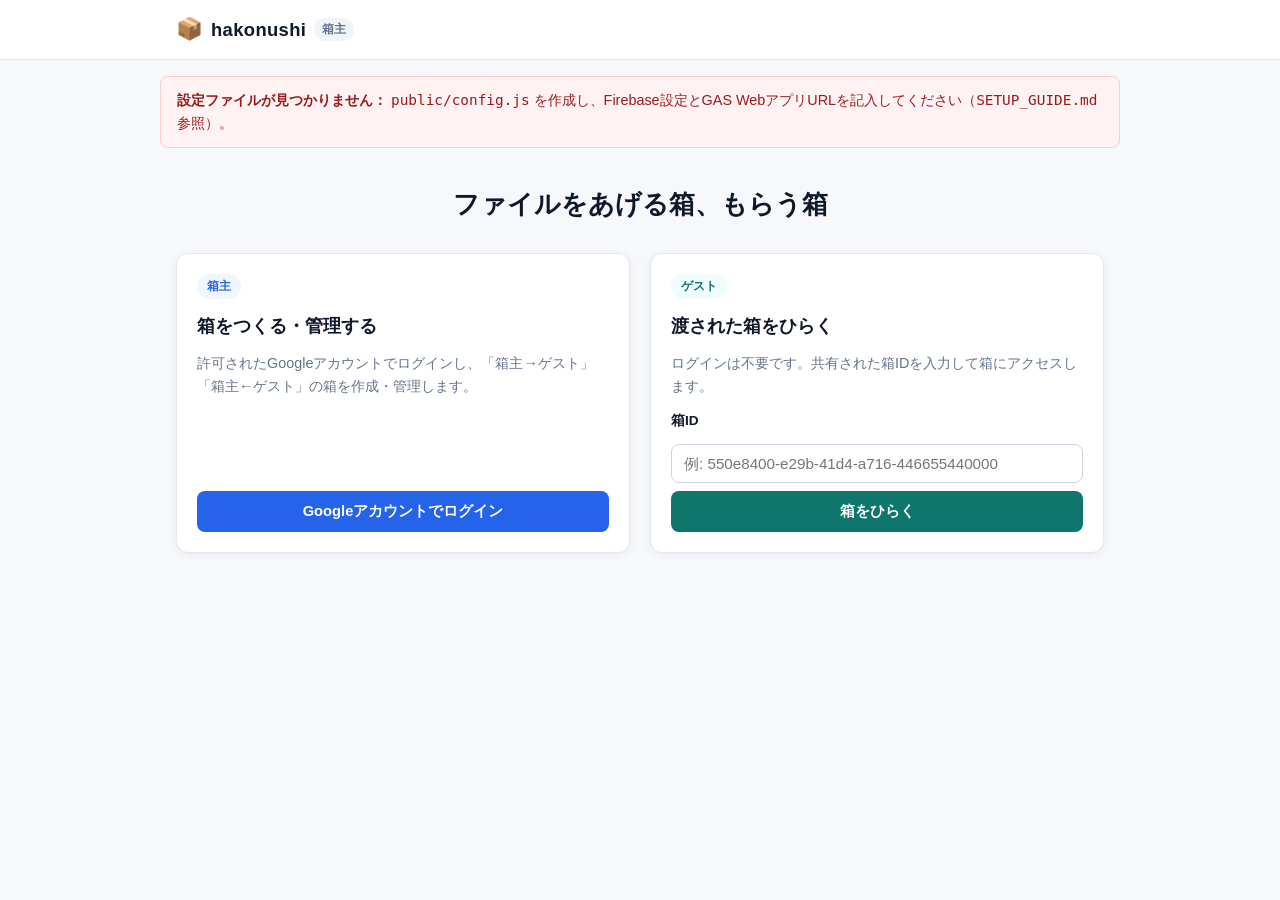
==== public/index.html @ e89d4057 "create" ====
<!DOCTYPE html>
<html lang="ja">
<head>
  <meta charset="UTF-8">
  <meta name="viewport" content="width=device-width, initial-scale=1.0">
  <meta name="referrer" content="no-referrer">
  <title>hakonushi（箱主）— 軽量ファイル受け渡し</title>
  <link rel="stylesheet" href="./styles.css">
</head>
<body>
  <div id="app" class="app-shell">
    <!-- 共通ヘッダー -->
    <header class="app-header">
      <div class="header-inner">
        <a href="#" id="brand-link" class="brand" aria-label="hakonushi トップへ">
          <span class="brand-icon" aria-hidden="true">📦</span>
          <span class="brand-title">hakonushi</span>
          <span class="brand-sub">箱主</span>
        </a>
        <div id="header-user" class="header-user hidden">
          <span id="header-user-email" class="user-email"></span>
          <button type="button" id="btn-logout" class="btn btn-ghost btn-sm">ログアウト</button>
        </div>
      </div>
    </header>

    <!-- 設定未完了時の警告バナー -->
    <div id="config-warning" class="banner banner-error hidden" role="alert">
      <strong>設定ファイルが見つかりません：</strong>
      <code>public/config.js</code> を作成し、Firebase設定とGAS WebアプリURLを記入してください（<code>SETUP_GUIDE.md</code> 参照）。
    </div>

    <!-- メインコンテンツ -->
    <main class="main-container">
      <!-- 1. エントリ画面（箱主 / ゲスト選択） -->
      <section id="view-entry" class="view hidden" aria-label="入口選択">
        <div class="hero">
          <h1>ファイルをあげる箱、もらう箱</h1>
        </div>

        <div class="entry-grid">
          <div class="card entry-card">
            <div class="entry-badge badge-owner">箱主</div>
            <h2>箱をつくる・管理する</h2>
            <p class="muted">
              許可されたGoogleアカウントでログインし、「箱主→ゲスト」「箱主←ゲスト」の箱を作成・管理します。
            </p>
            <button type="button" id="btn-google-login" class="btn btn-primary btn-block">
              Googleアカウントでログイン
            </button>
          </div>

          <div class="card entry-card">
            <div class="entry-badge badge-guest">ゲスト</div>
            <h2>渡された箱をひらく</h2>
            <p class="muted">
              ログインは不要です。共有された箱IDを入力して箱にアクセスします。
            </p>
            <form id="form-entry-guest" class="stack-sm">
              <label class="field-label" for="input-entry-box-id">箱ID</label>
              <input
                type="text"
                id="input-entry-box-id"
                class="input"
                placeholder="例: 550e8400-e29b-41d4-a716-446655440000"
                autocomplete="off"
                required
              >
              <button type="submit" class="btn btn-secondary btn-block">箱をひらく</button>
            </form>
          </div>
        </div>
      </section>

      <!-- 2. 箱主ダッシュボード画面 -->
      <section id="view-owner" class="view hidden" aria-label="箱主ダッシュボード">
        <div class="toolbar">
          <h1 class="page-title">あなたの箱一覧</h1>
          <div class="toolbar-actions">
            <button type="button" id="btn-create-send" class="btn btn-primary">＋ 箱主→ゲスト</button>
            <button type="button" id="btn-create-receive" class="btn btn-secondary">＋ 箱主←ゲスト</button>
            <button type="button" id="btn-refresh-boxes" class="btn btn-ghost" title="一覧を更新">↻ 更新</button>
          </div>
        </div>

        <div id="owner-boxes-empty" class="card empty-state hidden">
          <p class="empty-icon">📦</p>
          <p class="empty-title">まだ箱がありません</p>
          <p class="muted text-sm">「＋ 箱主→ゲスト」または「＋ 箱主←ゲスト」から最初の箱を作成しましょう。</p>
        </div>

        <div id="owner-boxes-list" class="box-list"></div>
      </section>

      <!-- 3. ゲスト画面 -->
      <section id="view-guest" class="view hidden" aria-label="ゲスト画面">
        <!-- パスコード入力 -->
        <div id="guest-passcode-panel" class="card narrow-card hidden">
          <div class="panel-header">
            <span class="entry-badge badge-guest">鍵の確認</span>
            <h2>パスコードを入力してください</h2>
            <p class="muted text-sm">
              この箱は6桁のパスコードで保護されています。（5回連続で間違えるとロックされます）
            </p>
          </div>
          <form id="form-guest-passcode" class="stack-md">
            <div>
              <label class="field-label" for="input-guest-passcode">6桁パスコード</label>
              <input
                type="password"
                id="input-guest-passcode"
                class="input input-code"
                inputmode="numeric"
                pattern="[0-9]{6}"
                maxlength="6"
                placeholder="000000"
                autocomplete="one-time-code"
                required
              >
            </div>
            <p id="guest-passcode-error" class="error-text hidden" role="alert"></p>
            <button type="submit" class="btn btn-primary btn-block">箱をひらく</button>
          </form>
        </div>

        <!-- エラー・利用不可パネル -->
        <div id="guest-error-panel" class="card narrow-card hidden">
          <div class="empty-state compact">
            <p class="empty-icon">🔒</p>
            <h2 id="guest-error-title">この箱は開けません</h2>
            <p id="guest-error-message" class="muted"></p>
            <button type="button" id="btn-guest-back-entry" class="btn btn-ghost">トップへ戻る</button>
          </div>
        </div>

        <!-- 箱の中身パネル -->
        <div id="guest-box-panel" class="hidden">
          <div class="card box-hero-card">
            <div class="box-hero-meta">
              <span id="guest-box-direction-badge" class="pill"></span>
              <span id="guest-box-expires" class="muted text-sm"></span>
            </div>
            <h1 id="guest-box-name" class="page-title"></h1>
            <p id="guest-box-subtitle" class="muted text-sm"></p>
          </div>

          <!-- SEND箱（ダウンロード） -->
          <div id="guest-send-section" class="card hidden">
            <h2 class="section-title">ファイル一覧</h2>
            <p class="muted text-sm">ダウンロードしたいファイルのボタンを押してください。</p>
            <div id="guest-send-files" class="file-list"></div>
          </div>

          <!-- RECEIVE箱（アップロード＋投稿済み一覧・取消） -->
          <div id="guest-receive-section" class="stack-lg hidden">
            <div class="card">
              <h2 class="section-title">ファイルを箱に入れる</h2>
              <form id="form-guest-upload" class="stack-md">
                <div>
                  <label class="field-label" for="input-guest-uploader">お名前・メモ（任意）</label>
                  <input
                    type="text"
                    id="input-guest-uploader"
                    class="input"
                    maxlength="60"
                    placeholder="例: 山田（写真3枚です）"
                  >
                </div>

                <div>
                  <label class="field-label" for="input-guest-files">ファイル選択（複数可）</label>
                  <div id="guest-dropzone" class="dropzone" tabindex="0">
                    <input type="file" id="input-guest-files" class="file-input-hidden" multiple>
                    <p class="dropzone-title">クリックしてファイルを選択、またはここにドロップ</p>
                    <p class="muted text-xs">大容量ファイル（50MB超）もそのままアップロードできます</p>
                  </div>
                  <ul id="guest-selected-files" class="selected-file-list"></ul>
                </div>

                <!-- 転送中の画面ロック防止スイッチ -->
                <div class="toggle-row">
                  <div class="toggle-copy">
                    <span class="toggle-title">転送中は画面をロックしない</span>
                    <span class="toggle-desc muted text-xs" data-wakelock-hint>大容量ファイルの送信中にスリープで中断されるのを防ぎます</span>
                  </div>
                  <label class="toggle-switch" aria-label="転送中は画面をロックしない">
                    <input type="checkbox" class="toggle-input" data-wakelock-toggle checked>
                    <span class="toggle-slider"></span>
                  </label>
                </div>

                <!-- ゲストアップロード進捗バー -->
                <div id="guest-upload-progress" class="progress-panel hidden">
                  <div class="progress-header">
                    <span id="guest-upload-status-text">アップロード中...</span>
                    <span id="guest-upload-count-text" class="progress-count">0 / 0</span>
                  </div>
                  <div class="progress-track">
                    <div id="guest-upload-bar" class="progress-fill" style="width: 0%"></div>
                  </div>
                  <p id="guest-upload-file-text" class="muted text-xs"></p>
                </div>

                <button type="submit" id="btn-guest-upload-submit" class="btn btn-primary btn-block" disabled>
                  選択したファイルを送信する
                </button>
              </form>
            </div>

            <div class="card">
              <div class="section-header-row">
                <h2 class="section-title">この箱に届いているファイル</h2>
                <button type="button" id="btn-guest-refresh" class="btn btn-ghost btn-sm">↻ 更新</button>
              </div>
              <p class="muted text-xs">
                ※ 受け取り専用の箱のため、投稿済みファイルのダウンロードはできません。誤送信した場合は「取り消す」から削除できます。
              </p>
              <div id="guest-receive-files" class="file-list"></div>
            </div>
          </div>
        </div>
      </section>
    </main>
  </div>

  <!-- モーダル: 箱の作成（SEND / RECEIVE） -->
  <div id="modal-create-box" class="modal-backdrop hidden" role="dialog" aria-modal="true" aria-labelledby="modal-create-title">
    <div class="modal">
      <div class="modal-header">
        <h2 id="modal-create-title">箱をつくる</h2>
        <button type="button" class="btn-icon" data-close-modal="modal-create-box" aria-label="閉じる">✕</button>
      </div>
      <form id="form-create-box" class="modal-body stack-md">
        <input type="hidden" id="input-create-direction" value="SEND">

        <div>
          <label class="field-label" for="input-create-box-name">箱名</label>
          <input
            type="text"
            id="input-create-box-name"
            class="input"
            maxlength="100"
            placeholder="はこのなまえ"
          >
          <p class="field-hint">未入力の場合は作成日時（例: 2026/11/22 11:00）が自動で設定されます。</p>
        </div>

        <div class="form-row">
          <div>
            <label class="field-label" for="input-create-expires">有効期限</label>
            <select id="input-create-expires" class="input">
              <option value="0.5">30分</option>
              <option value="1">1時間</option>
              <option value="3">3時間</option>
              <option value="6">6時間</option>
              <option value="24">24時間</option>
              <option value="72" selected>3日間（72時間）</option>
              <option value="168">7日間</option>
              <option value="336">14日間</option>
              <option value="720">30日間</option>
            </select>
          </div>
          <div>
            <label class="field-label" for="input-create-passcode">6桁パスコード（任意）</label>
            <div class="input-group">
              <input
                type="text"
                id="input-create-passcode"
                class="input input-code"
                inputmode="numeric"
                pattern="[0-9]{6}"
                maxlength="6"
                placeholder="未設定（空欄可）"
                autocomplete="off"
              >
              <button type="button" id="btn-gen-passcode" class="btn btn-ghost btn-sm" title="ランダム生成">生成</button>
            </div>
          </div>
        </div>

        <!-- SEND箱のみ表示するファイル選択 -->
        <div id="create-send-files-area" class="stack-sm">
          <div>
            <label class="field-label" for="input-owner-files">渡すファイル（複数選択可）</label>
            <div id="owner-dropzone" class="dropzone" tabindex="0">
              <input type="file" id="input-owner-files" class="file-input-hidden" multiple>
              <p class="dropzone-title">クリックしてファイルを選択、またはここにドロップ</p>
              <p class="muted text-xs">選択したファイルは Google Drive へ直接アップロードされます</p>
            </div>
            <ul id="owner-selected-files" class="selected-file-list"></ul>
          </div>

          <!-- 転送中の画面ロック防止スイッチ -->
          <div class="toggle-row">
            <div class="toggle-copy">
              <span class="toggle-title">転送中は画面をロックしない</span>
              <span class="toggle-desc muted text-xs" data-wakelock-hint>大容量ファイルの送信中にスリープで中断されるのを防ぎます</span>
            </div>
            <label class="toggle-switch" aria-label="転送中は画面をロックしない">
              <input type="checkbox" class="toggle-input" data-wakelock-toggle checked>
              <span class="toggle-slider"></span>
            </label>
          </div>
        </div>

        <!-- 箱主アップロード進捗バー -->
        <div id="owner-upload-progress" class="progress-panel hidden">
          <div class="progress-header">
            <span id="owner-upload-status-text">アップロード中...</span>
            <span id="owner-upload-count-text" class="progress-count">0 / 0</span>
          </div>
          <div class="progress-track">
            <div id="owner-upload-bar" class="progress-fill" style="width: 0%"></div>
          </div>
          <p id="owner-upload-file-text" class="muted text-xs"></p>
        </div>

        <div class="modal-footer">
          <button type="button" class="btn btn-ghost" data-close-modal="modal-create-box">キャンセル</button>
          <button type="submit" id="btn-create-box-submit" class="btn btn-primary">箱を作成する</button>
        </div>
      </form>
    </div>
  </div>

  <!-- モーダル: 共有URL・QRコード表示 -->
  <div id="modal-share-box" class="modal-backdrop hidden" role="dialog" aria-modal="true" aria-labelledby="modal-share-title">
    <div class="modal">
      <div class="modal-header">
        <h2 id="modal-share-title">箱の鍵を共有する</h2>
        <button type="button" class="btn-icon" data-close-modal="modal-share-box" aria-label="閉じる">✕</button>
      </div>
      <div class="modal-body stack-md">
        <p id="share-box-name" class="share-box-title"></p>
        <div id="share-qr-container" class="qr-container" aria-label="共有URLのQRコード"></div>

        <div>
          <label class="field-label" for="input-share-url">共有URL</label>
          <div class="input-group">
            <input type="text" id="input-share-url" class="input" readonly>
            <button type="button" id="btn-copy-share-url" class="btn btn-primary btn-sm">コピー</button>
          </div>
        </div>

        <div id="share-passcode-notice" class="notice-box hidden">
          <strong>パスコードが設定されています：</strong>
          <span id="share-passcode-value" class="code-badge hidden"></span>
          <p class="text-xs muted">
            ※ セキュリティのため、パスコードはURL・QRコードには含まれません。口頭や別メッセージでお伝えください。
          </p>
        </div>

        <div class="modal-footer">
          <button type="button" class="btn btn-primary" data-close-modal="modal-share-box">閉じる</button>
        </div>
      </div>
    </div>
  </div>

  <!-- モーダル: 箱の完全削除（念押し確認） -->
  <div id="modal-delete-box" class="modal-backdrop hidden" role="dialog" aria-modal="true" aria-labelledby="modal-delete-title">
    <div class="modal">
      <div class="modal-header">
        <h2 id="modal-delete-title">箱を完全に削除する</h2>
        <button type="button" class="btn-icon" data-close-modal="modal-delete-box" aria-label="閉じる">✕</button>
      </div>
      <div class="modal-body stack-md">
        <div class="danger-box">
          <strong>この操作は取り消せません。</strong>
          <p class="text-sm">
            Google Drive 上の箱フォルダと中身のファイル、および管理シートの記録が<strong>完全に削除</strong>されます（ゴミ箱にも残りません）。
          </p>
        </div>

        <div class="delete-target-info">
          <div class="text-xs muted">削除対象の箱</div>
          <div id="delete-box-name" class="delete-target-name"></div>
          <div id="delete-box-meta" class="text-xs muted"></div>
        </div>

        <label class="confirm-check">
          <input type="checkbox" id="checkbox-confirm-delete">
          <span>中のファイルを含めて復元できないことを理解し、完全に削除します</span>
        </label>

        <div class="modal-footer">
          <button type="button" class="btn btn-ghost" data-close-modal="modal-delete-box">キャンセル</button>
          <button type="button" id="btn-confirm-delete-box" class="btn btn-danger" disabled>完全に削除する</button>
        </div>
      </div>
    </div>
  </div>

  <!-- 共通ローディングオーバーレイ（GAS通信時） -->
  <div id="loading-overlay" class="loading-overlay hidden" role="status" aria-live="polite">
    <div class="loading-box">
      <div class="spinner" aria-hidden="true"></div>
      <p id="loading-text" class="loading-text">処理中です...</p>
    </div>
  </div>

  <!-- トースト通知 -->
  <div id="toast-container" class="toast-container" aria-live="polite"></div>

  <!-- 同梱ライブラリ（Firebase Auth / QR生成） -->
  <script src="./js/vendor/firebase-app-compat.js"></script>
  <script src="./js/vendor/firebase-auth-compat.js"></script>
  <script src="./js/vendor/qrcode.min.js"></script>

  <!-- 環境設定（.gitignore対象。未作成でも auth.js 側で安全に警告表示する） -->
  <script src="./config.js"></script>

  <!-- アプリケーションスクリプト -->
  <script src="./js/api.js"></script>
  <script src="./js/auth.js"></script>
  <script src="./js/owner.js"></script>
  <script src="./js/guest.js"></script>
  <script src="./js/router.js"></script>
</body>
</html>
---- public/styles.css ----
/* hakonushi - Stylesheet (public/styles.css) */

:root {
  --bg: #f6f8fb;
  --surface: #ffffff;
  --surface-subtle: #f1f5f9;
  --border: #e2e8f0;
  --border-strong: #cbd5e1;
  --text: #0f172a;
  --text-muted: #64748b;
  --primary: #2563eb;
  --primary-hover: #1d4ed8;
  --primary-soft: #eff6ff;
  --secondary: #0f766e;
  --secondary-hover: #115e59;
  --secondary-soft: #f0fdfa;
  --danger: #dc2626;
  --danger-hover: #b91c1c;
  --danger-soft: #fef2f2;
  --warning-bg: #fffbeb;
  --warning-border: #fde68a;
  --warning-text: #92400e;
  --radius: 12px;
  --radius-sm: 8px;
  --shadow: 0 2px 10px rgba(15, 23, 42, 0.06);
  --shadow-lg: 0 12px 32px rgba(15, 23, 42, 0.16);
}

*,
*::before,
*::after {
  box-sizing: border-box;
}

html,
body {
  margin: 0;
  padding: 0;
  background: var(--bg);
  color: var(--text);
  font-family: -apple-system, BlinkMacSystemFont, "Segoe UI", "Hiragino Kaku Gothic ProN", "Yu Gothic UI", sans-serif;
  line-height: 1.6;
  -webkit-font-smoothing: antialiased;
}

.hidden {
  display: none !important;
}

.app-shell {
  min-height: 100vh;
  display: flex;
  flex-direction: column;
}

/* Header */
.app-header {
  background: var(--surface);
  border-bottom: 1px solid var(--border);
  position: sticky;
  top: 0;
  z-index: 20;
}

.header-inner {
  max-width: 960px;
  margin: 0 auto;
  padding: 12px 16px;
  display: flex;
  align-items: center;
  justify-content: space-between;
  gap: 12px;
}

.brand {
  display: inline-flex;
  align-items: center;
  gap: 8px;
  text-decoration: none;
  color: var(--text);
  font-weight: 700;
}

.brand-icon {
  font-size: 1.35rem;
}

.brand-title {
  font-size: 1.15rem;
  letter-spacing: 0.02em;
}

.brand-sub {
  font-size: 0.75rem;
  color: var(--text-muted);
  background: var(--surface-subtle);
  padding: 2px 8px;
  border-radius: 999px;
  font-weight: 600;
}

.header-user {
  display: flex;
  align-items: center;
  gap: 10px;
}

.user-email {
  font-size: 0.85rem;
  color: var(--text-muted);
  max-width: 220px;
  overflow: hidden;
  text-overflow: ellipsis;
  white-space: nowrap;
}

/* Main */
.main-container {
  width: 100%;
  max-width: 960px;
  margin: 0 auto;
  padding: 24px 16px 64px;
  flex: 1;
}

/* Banners */
.banner {
  max-width: 960px;
  margin: 16px auto 0;
  padding: 12px 16px;
  border-radius: var(--radius-sm);
  font-size: 0.9rem;
}

.banner-error {
  background: var(--danger-soft);
  border: 1px solid #fecaca;
  color: #991b1b;
}

/* Typography & Utilities */
.muted {
  color: var(--text-muted);
}

.text-sm {
  font-size: 0.875rem;
}

.text-xs {
  font-size: 0.78rem;
}

.error-text {
  color: var(--danger);
  font-size: 0.875rem;
  margin: 0;
}

.page-title {
  margin: 0;
  font-size: 1.45rem;
  line-height: 1.3;
}

.section-title {
  margin: 0 0 6px;
  font-size: 1.05rem;
}

.stack-sm {
  display: flex;
  flex-direction: column;
  gap: 8px;
}

.stack-md {
  display: flex;
  flex-direction: column;
  gap: 14px;
}

.stack-lg {
  display: flex;
  flex-direction: column;
  gap: 20px;
}

/* Cards */
.card {
  background: var(--surface);
  border: 1px solid var(--border);
  border-radius: var(--radius);
  padding: 20px;
  box-shadow: var(--shadow);
}

.narrow-card {
  max-width: 460px;
  margin: 24px auto;
}

/* Hero & Entry */
.hero {
  text-align: center;
  margin: 12px 0 28px;
}

.hero h1 {
  margin: 0 0 8px;
  font-size: 1.6rem;
}

.hero-desc {
  margin: 0 auto;
  max-width: 560px;
  color: var(--text-muted);
  font-size: 0.95rem;
}

.entry-grid {
  display: grid;
  grid-template-columns: repeat(2, minmax(0, 1fr));
  gap: 20px;
}

.entry-card {
  display: flex;
  flex-direction: column;
  gap: 12px;
}

.entry-card h2 {
  margin: 0;
  font-size: 1.15rem;
}

.entry-card p {
  margin: 0;
  font-size: 0.9rem;
  flex: 1;
}

.entry-badge {
  display: inline-block;
  align-self: flex-start;
  font-size: 0.75rem;
  font-weight: 700;
  padding: 3px 10px;
  border-radius: 999px;
}

.badge-owner {
  background: var(--primary-soft);
  color: var(--primary);
}

.badge-guest {
  background: var(--secondary-soft);
  color: var(--secondary);
}

/* Buttons */
.btn {
  display: inline-flex;
  align-items: center;
  justify-content: center;
  gap: 6px;
  border: 1px solid transparent;
  border-radius: var(--radius-sm);
  padding: 10px 16px;
  font-size: 0.92rem;
  font-weight: 600;
  cursor: pointer;
  transition: background 0.15s ease, border-color 0.15s ease, opacity 0.15s ease;
  text-decoration: none;
  font-family: inherit;
}

.btn:disabled {
  opacity: 0.55;
  cursor: not-allowed;
}

.btn-block {
  width: 100%;
}

.btn-sm {
  padding: 6px 11px;
  font-size: 0.82rem;
}

.btn-primary {
  background: var(--primary);
  color: #ffffff;
}

.btn-primary:hover:not(:disabled) {
  background: var(--primary-hover);
}

.btn-secondary {
  background: var(--secondary);
  color: #ffffff;
}

.btn-secondary:hover:not(:disabled) {
  background: var(--secondary-hover);
}

.btn-danger {
  background: var(--danger);
  color: #ffffff;
}

.btn-danger:hover:not(:disabled) {
  background: var(--danger-hover);
}

.btn-ghost {
  background: transparent;
  border-color: var(--border-strong);
  color: var(--text);
}

.btn-ghost:hover:not(:disabled) {
  background: var(--surface-subtle);
}

.btn-danger-ghost {
  background: transparent;
  border-color: #fecaca;
  color: var(--danger);
}

.btn-danger-ghost:hover:not(:disabled) {
  background: var(--danger-soft);
}

.btn-icon {
  background: transparent;
  border: none;
  font-size: 1.15rem;
  color: var(--text-muted);
  cursor: pointer;
  padding: 4px 8px;
  border-radius: 6px;
}

.btn-icon:hover {
  background: var(--surface-subtle);
  color: var(--text);
}

/* Forms */
.field-label {
  display: block;
  font-size: 0.85rem;
  font-weight: 600;
  margin-bottom: 4px;
}

.field-hint {
  margin: 4px 0 0;
  font-size: 0.78rem;
  color: var(--text-muted);
}

.input {
  width: 100%;
  padding: 10px 12px;
  border: 1px solid var(--border-strong);
  border-radius: var(--radius-sm);
  font-size: 0.95rem;
  font-family: inherit;
  background: #ffffff;
  color: var(--text);
}

.input:focus {
  outline: 2px solid rgba(37, 99, 235, 0.22);
  border-color: var(--primary);
}

.input-code {
  letter-spacing: 0.18em;
  font-family: ui-monospace, SFMono-Regular, Menlo, Consolas, monospace;
}

.input-group {
  display: flex;
  gap: 8px;
}

.form-row {
  display: grid;
  grid-template-columns: repeat(2, minmax(0, 1fr));
  gap: 12px;
}

/* Toolbar & Owner Boxes */
.toolbar {
  display: flex;
  flex-wrap: wrap;
  align-items: center;
  justify-content: space-between;
  gap: 12px;
  margin-bottom: 20px;
}

.toolbar-actions {
  display: flex;
  flex-wrap: wrap;
  gap: 8px;
}

.box-list {
  display: flex;
  flex-direction: column;
  gap: 14px;
}

.box-card {
  display: flex;
  flex-direction: column;
  gap: 12px;
}

.box-card.box-inactive {
  opacity: 0.78;
  background: #fafbfc;
}

.box-card-top {
  display: flex;
  flex-wrap: wrap;
  justify-content: space-between;
  align-items: flex-start;
  gap: 10px;
}

.box-title-group {
  display: flex;
  flex-direction: column;
  gap: 4px;
}

.box-name {
  margin: 0;
  font-size: 1.1rem;
  word-break: break-word;
}

.box-badges {
  display: flex;
  flex-wrap: wrap;
  gap: 6px;
  align-items: center;
}

.pill {
  display: inline-flex;
  align-items: center;
  padding: 2px 9px;
  border-radius: 999px;
  font-size: 0.75rem;
  font-weight: 700;
}

.pill-send {
  background: var(--primary-soft);
  color: var(--primary);
}

.pill-receive {
  background: var(--secondary-soft);
  color: var(--secondary);
}

.pill-active {
  background: #dcfce7;
  color: #166534;
}

.pill-disabled,
.pill-expired {
  background: #e2e8f0;
  color: #475569;
}

.pill-locked {
  background: var(--danger-soft);
  color: var(--danger);
}

.pill-passcode {
  background: var(--warning-bg);
  color: var(--warning-text);
  border: 1px solid var(--warning-border);
}

.box-meta {
  display: flex;
  flex-wrap: wrap;
  gap: 14px;
  font-size: 0.82rem;
  color: var(--text-muted);
}

.box-actions {
  display: flex;
  flex-wrap: wrap;
  gap: 8px;
}

.box-files-drawer {
  border-top: 1px solid var(--border);
  padding-top: 12px;
}

/* File List */
.file-list {
  display: flex;
  flex-direction: column;
  gap: 8px;
  margin-top: 10px;
}

.file-row {
  display: flex;
  flex-wrap: wrap;
  align-items: center;
  justify-content: space-between;
  gap: 10px;
  padding: 10px 12px;
  border: 1px solid var(--border);
  border-radius: var(--radius-sm);
  background: #fcfdff;
}

.file-info {
  min-width: 0;
  flex: 1;
}

.file-name {
  font-weight: 600;
  font-size: 0.92rem;
  word-break: break-all;
}

.file-meta {
  font-size: 0.78rem;
  color: var(--text-muted);
}

/* Dropzone & Selected Files */
.dropzone {
  border: 2px dashed var(--border-strong);
  border-radius: var(--radius-sm);
  padding: 22px 16px;
  text-align: center;
  cursor: pointer;
  background: #fafcff;
  transition: border-color 0.15s ease, background 0.15s ease;
}

.dropzone:hover,
.dropzone.drag-over {
  border-color: var(--primary);
  background: var(--primary-soft);
}

.dropzone-title {
  margin: 0 0 4px;
  font-weight: 600;
  font-size: 0.92rem;
}

.file-input-hidden {
  display: none;
}

.selected-file-list {
  list-style: none;
  margin: 10px 0 0;
  padding: 0;
  display: flex;
  flex-direction: column;
  gap: 6px;
}

.selected-file-item {
  display: flex;
  align-items: center;
  justify-content: space-between;
  gap: 8px;
  padding: 6px 10px;
  background: var(--surface-subtle);
  border-radius: 6px;
  font-size: 0.85rem;
}

.selected-file-name {
  overflow: hidden;
  text-overflow: ellipsis;
  white-space: nowrap;
}

/* Progress Bar */
.progress-panel {
  padding: 12px;
  border: 1px solid var(--border);
  border-radius: var(--radius-sm);
  background: #f8fafc;
}

.progress-header {
  display: flex;
  justify-content: space-between;
  align-items: center;
  font-size: 0.85rem;
  font-weight: 600;
  margin-bottom: 6px;
}

.progress-count {
  font-family: ui-monospace, SFMono-Regular, Menlo, Consolas, monospace;
  color: var(--primary);
}

.progress-track {
  width: 100%;
  height: 10px;
  background: #e2e8f0;
  border-radius: 999px;
  overflow: hidden;
  margin-bottom: 6px;
}

.progress-fill {
  height: 100%;
  background: linear-gradient(90deg, var(--primary), #38bdf8);
  border-radius: 999px;
  transition: width 0.15s linear;
}

/* Slide Switch Toggle */
.toggle-row {
  display: flex;
  align-items: center;
  justify-content: space-between;
  gap: 12px;
  padding: 10px 12px;
  border: 1px solid var(--border);
  border-radius: var(--radius-sm);
  background: #f8fafc;
}

.toggle-copy {
  display: flex;
  flex-direction: column;
  gap: 2px;
  min-width: 0;
}

.toggle-title {
  font-size: 0.88rem;
  font-weight: 600;
  color: var(--text);
}

.toggle-desc {
  line-height: 1.4;
}

.toggle-switch {
  position: relative;
  display: inline-block;
  width: 46px;
  height: 26px;
  flex-shrink: 0;
  cursor: pointer;
}

.toggle-input {
  position: absolute;
  opacity: 0;
  width: 0;
  height: 0;
}

.toggle-slider {
  position: absolute;
  inset: 0;
  background-color: var(--border-strong);
  border-radius: 999px;
  transition: background-color 0.2s ease;
}

.toggle-slider::before {
  content: "";
  position: absolute;
  width: 20px;
  height: 20px;
  left: 3px;
  top: 3px;
  background-color: #ffffff;
  border-radius: 50%;
  box-shadow: 0 1px 3px rgba(15, 23, 42, 0.25);
  transition: transform 0.2s ease;
}

.toggle-input:checked + .toggle-slider {
  background-color: var(--primary);
}

.toggle-input:checked + .toggle-slider::before {
  transform: translateX(20px);
}

.toggle-input:focus-visible + .toggle-slider {
  outline: 2px solid rgba(37, 99, 235, 0.45);
  outline-offset: 2px;
}

.toggle-input:disabled + .toggle-slider {
  opacity: 0.5;
  cursor: not-allowed;
}

/* Guest Hero */
.box-hero-card {
  margin-bottom: 18px;
}

.box-hero-meta {
  display: flex;
  flex-wrap: wrap;
  align-items: center;
  gap: 10px;
  margin-bottom: 8px;
}

.section-header-row {
  display: flex;
  align-items: center;
  justify-content: space-between;
  gap: 8px;
}

/* Empty State */
.empty-state {
  text-align: center;
  padding: 36px 20px;
}

.empty-state.compact {
  padding: 16px 8px;
}

.empty-icon {
  font-size: 2.2rem;
  margin: 0 0 8px;
}

.empty-title {
  margin: 0 0 4px;
  font-weight: 700;
}

/* Modal */
.modal-backdrop {
  position: fixed;
  inset: 0;
  background: rgba(15, 23, 42, 0.5);
  display: flex;
  align-items: center;
  justify-content: center;
  padding: 16px;
  z-index: 40;
}

.modal {
  background: var(--surface);
  border-radius: var(--radius);
  width: 100%;
  max-width: 540px;
  max-height: 90vh;
  overflow-y: auto;
  box-shadow: var(--shadow-lg);
}

.modal-header {
  display: flex;
  align-items: center;
  justify-content: space-between;
  padding: 16px 20px;
  border-bottom: 1px solid var(--border);
}

.modal-header h2 {
  margin: 0;
  font-size: 1.15rem;
}

.modal-body {
  padding: 20px;
}

.modal-footer {
  display: flex;
  justify-content: flex-end;
  gap: 8px;
  padding-top: 8px;
}

/* Share QR */
.share-box-title {
  margin: 0;
  font-weight: 700;
  font-size: 1.05rem;
  text-align: center;
}

.qr-container {
  display: flex;
  justify-content: center;
  align-items: center;
  padding: 14px;
  background: #ffffff;
  border: 1px solid var(--border);
  border-radius: var(--radius-sm);
}

.qr-container svg {
  width: 200px;
  height: 200px;
  display: block;
}

.notice-box {
  padding: 12px;
  border-radius: var(--radius-sm);
  background: var(--warning-bg);
  border: 1px solid var(--warning-border);
  color: var(--warning-text);
  font-size: 0.85rem;
}

.notice-box p {
  margin: 6px 0 0;
}

.danger-box {
  padding: 12px 14px;
  border-radius: var(--radius-sm);
  background: var(--danger-soft);
  border: 1px solid #fecaca;
  color: #991b1b;
}

.danger-box p {
  margin: 6px 0 0;
}

.delete-target-info {
  padding: 10px 12px;
  border: 1px solid var(--border);
  border-radius: var(--radius-sm);
  background: var(--surface-subtle);
}

.delete-target-name {
  font-weight: 700;
  font-size: 1rem;
  word-break: break-word;
  margin-top: 2px;
}

.confirm-check {
  display: flex;
  align-items: flex-start;
  gap: 10px;
  font-size: 0.88rem;
  font-weight: 600;
  cursor: pointer;
  user-select: none;
}

.confirm-check input[type="checkbox"] {
  width: 18px;
  height: 18px;
  margin-top: 2px;
  flex-shrink: 0;
  accent-color: var(--danger);
}

.code-badge {
  display: inline-block;
  margin-left: 6px;
  padding: 2px 8px;
  background: #ffffff;
  border: 1px solid var(--warning-border);
  border-radius: 6px;
  font-family: ui-monospace, SFMono-Regular, Menlo, Consolas, monospace;
  font-weight: 700;
  letter-spacing: 0.15em;
}

/* Loading Overlay */
.loading-overlay {
  position: fixed;
  inset: 0;
  background: rgba(15, 23, 42, 0.35);
  backdrop-filter: blur(2px);
  display: flex;
  align-items: center;
  justify-content: center;
  z-index: 60;
}

.loading-box {
  background: var(--surface);
  border-radius: var(--radius);
  padding: 22px 28px;
  box-shadow: var(--shadow-lg);
  display: flex;
  flex-direction: column;
  align-items: center;
  gap: 12px;
  min-width: 200px;
}

.spinner {
  width: 34px;
  height: 34px;
  border: 3px solid var(--border);
  border-top-color: var(--primary);
  border-radius: 50%;
  animation: spin 0.75s linear infinite;
}

.loading-text {
  margin: 0;
  font-size: 0.9rem;
  font-weight: 600;
}

@keyframes spin {
  to {
    transform: rotate(360deg);
  }
}

/* Toast */
.toast-container {
  position: fixed;
  right: 16px;
  bottom: 16px;
  display: flex;
  flex-direction: column;
  gap: 8px;
  z-index: 70;
  max-width: calc(100vw - 32px);
}

.toast {
  background: #0f172a;
  color: #ffffff;
  padding: 11px 16px;
  border-radius: var(--radius-sm);
  box-shadow: var(--shadow-lg);
  font-size: 0.88rem;
  max-width: 380px;
}

.toast-success {
  background: #065f46;
}

.toast-error {
  background: #991b1b;
}

/* Responsive */
@media (max-width: 680px) {
  .entry-grid,
  .form-row {
    grid-template-columns: 1fr;
  }

  .user-email {
    max-width: 130px;
  }

  .toolbar-actions {
    width: 100%;
  }

  .toolbar-actions .btn {
    flex: 1;
  }
}
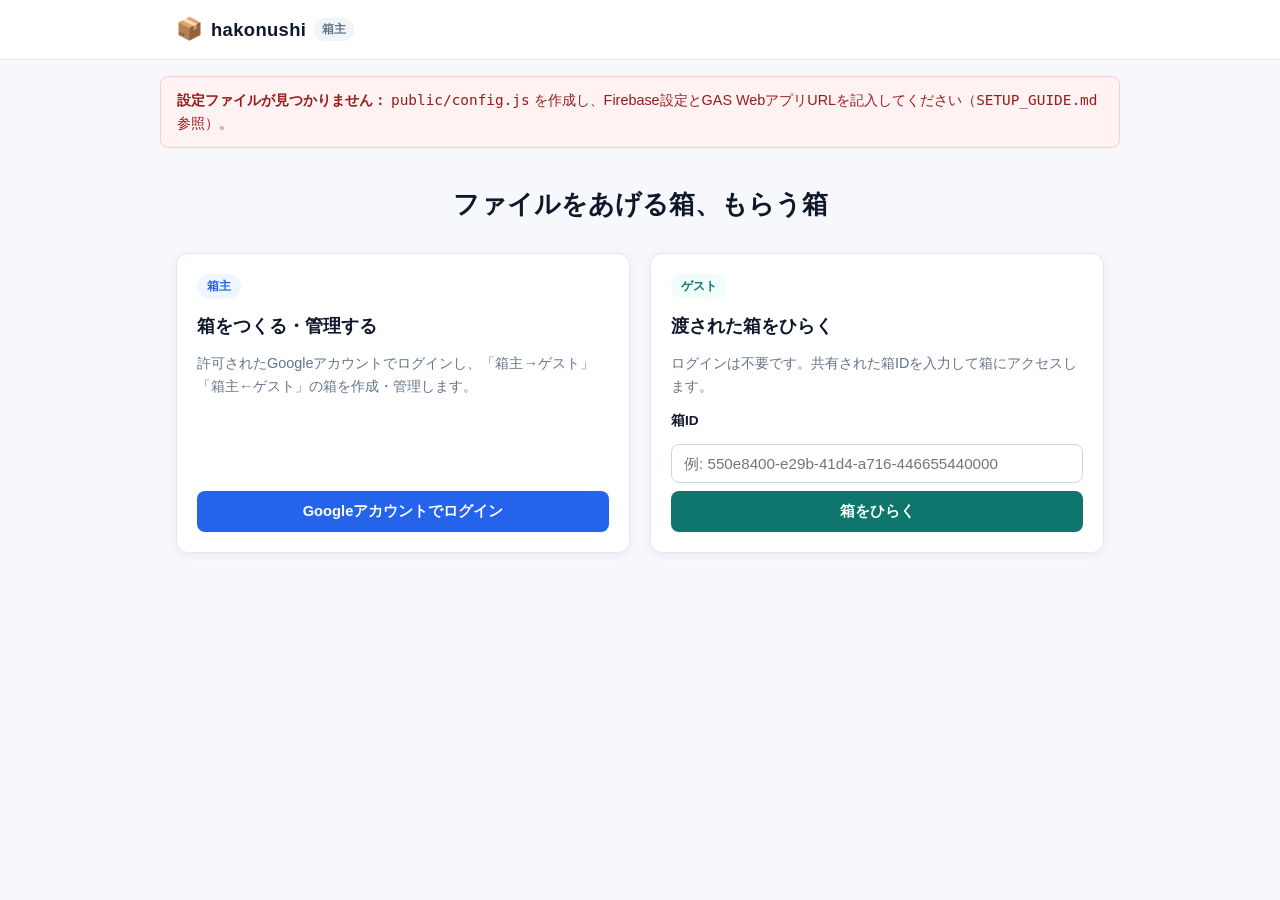
==== commit 8c93644f: "ファイル共有機能の改善とQRコード生成機能を追加" ====
--- a/public/index.html
+++ b/public/index.html
@@ -145,10 +145,23 @@
           </div>
 
           <!-- SEND箱（ダウンロード） -->
-          <div id="guest-send-section" class="card hidden">
-            <h2 class="section-title">ファイル一覧</h2>
-            <p class="muted text-sm">ダウンロードしたいファイルのボタンを押してください。</p>
-            <div id="guest-send-files" class="file-list"></div>
+          <div id="guest-send-section" class="stack-lg hidden">
+            <div class="card">
+              <h2 class="section-title">ファイル一覧</h2>
+              <p class="muted text-sm">ダウンロードしたいファイルのボタンを押してください。</p>
+              <div id="guest-send-files" class="file-list"></div>
+            </div>
+
+            <div class="card guest-qr-card">
+              <h2 class="section-title">他の端末で開く（QRコード）</h2>
+              <p class="muted text-xs">
+                別のスマホやPCでこの箱を開きたいときに読み取ってください（※パスコードはQRコードに含まれません）。
+              </p>
+              <div id="guest-send-qr-container" class="qr-container qr-compact" aria-label="この箱のQRコード"></div>
+              <div class="guest-qr-actions">
+                <button type="button" id="btn-guest-copy-url" class="btn btn-ghost btn-sm">URLをコピー</button>
+              </div>
+            </div>
           </div>
 
           <!-- RECEIVE箱（アップロード＋投稿済み一覧・取消） -->
--- a/public/styles.css
+++ b/public/styles.css
@@ -840,6 +840,32 @@
   display: block;
 }
 
+.guest-qr-card {
+  display: flex;
+  flex-direction: column;
+  align-items: center;
+  text-align: center;
+  gap: 10px;
+}
+
+.guest-qr-card p {
+  margin: 0;
+}
+
+.qr-container.qr-compact {
+  padding: 10px;
+}
+
+.qr-container.qr-compact svg {
+  width: 168px;
+  height: 168px;
+}
+
+.guest-qr-actions {
+  display: flex;
+  justify-content: center;
+}
+
 .notice-box {
   padding: 12px;
   border-radius: var(--radius-sm);
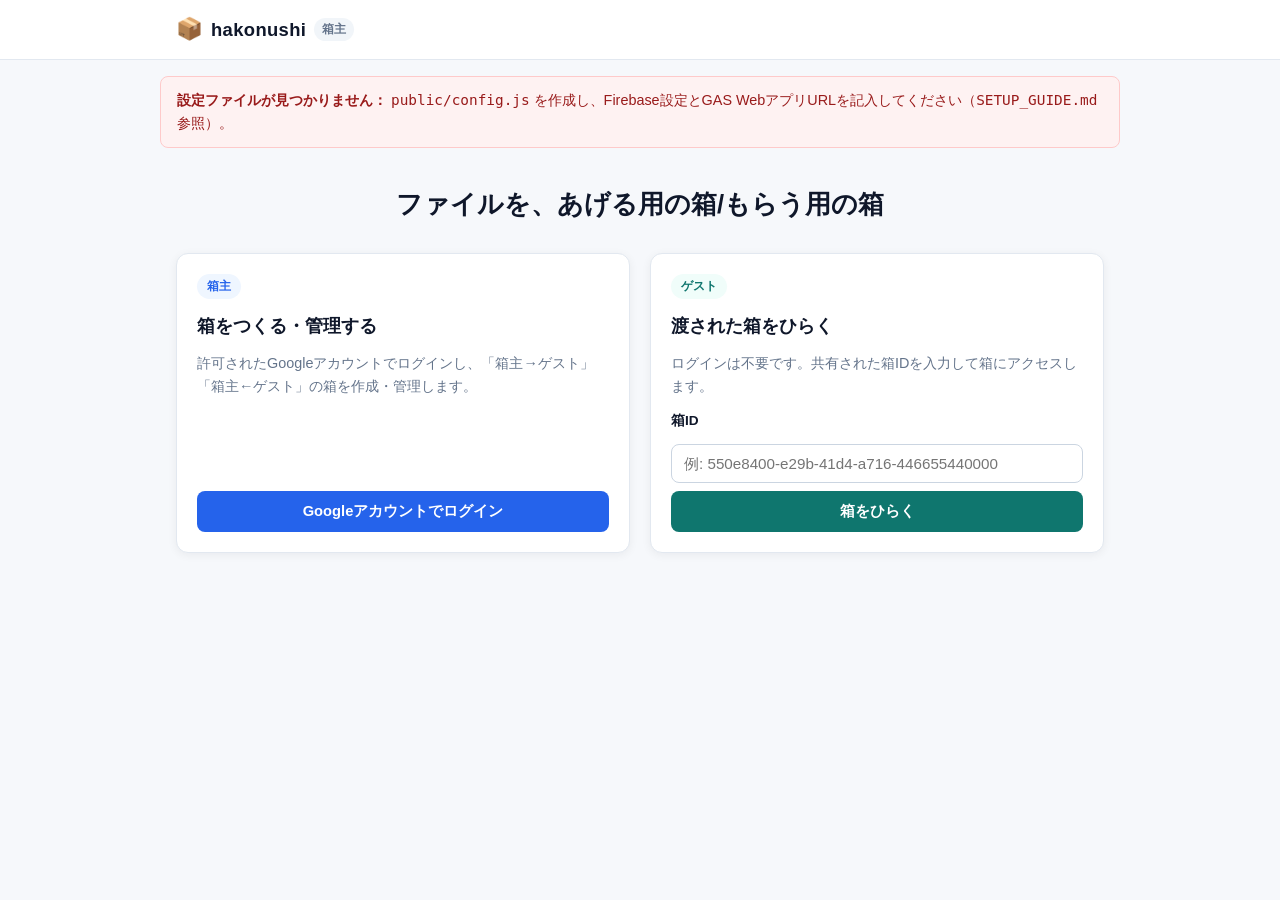
==== commit 690c54f1: "期限延長機能追加" ====
--- a/public/index.html
+++ b/public/index.html
@@ -35,7 +35,7 @@
       <!-- 1. エントリ画面（箱主 / ゲスト選択） -->
       <section id="view-entry" class="view hidden" aria-label="入口選択">
         <div class="hero">
-          <h1>ファイルをあげる箱、もらう箱</h1>
+          <h1>ファイルを、あげる用の箱/もらう用の箱</h1>
         </div>
 
         <div class="entry-grid">
@@ -370,6 +370,44 @@
     </div>
   </div>
 
+  <!-- モーダル: 箱の有効期限延長 -->
+  <div id="modal-extend-box" class="modal-backdrop hidden" role="dialog" aria-modal="true" aria-labelledby="modal-extend-title">
+    <div class="modal">
+      <div class="modal-header">
+        <h2 id="modal-extend-title">有効期限を延長する</h2>
+        <button type="button" class="btn-icon" data-close-modal="modal-extend-box" aria-label="閉じる">✕</button>
+      </div>
+      <form id="form-extend-box" class="modal-body stack-md">
+        <div class="delete-target-info">
+          <div class="text-xs muted">対象の箱</div>
+          <div id="extend-box-name" class="delete-target-name"></div>
+          <div id="extend-box-current" class="text-xs muted"></div>
+        </div>
+
+        <div>
+          <label class="field-label" for="input-extend-expires">新しい有効期限（今から）</label>
+          <select id="input-extend-expires" class="input">
+            <option value="0.5">30分</option>
+            <option value="1">1時間</option>
+            <option value="3">3時間</option>
+            <option value="6">6時間</option>
+            <option value="24">24時間</option>
+            <option value="72" selected>3日間（72時間）</option>
+            <option value="168">7日間</option>
+            <option value="336">14日間</option>
+            <option value="720">30日間</option>
+          </select>
+          <p class="field-hint">※ 同じ共有URL・QRコードのまま利用できます（ロック済みの場合はロックも解除されます）。</p>
+        </div>
+
+        <div class="modal-footer">
+          <button type="button" class="btn btn-ghost" data-close-modal="modal-extend-box">キャンセル</button>
+          <button type="submit" id="btn-confirm-extend-box" class="btn btn-primary">有効期限を延長する</button>
+        </div>
+      </form>
+    </div>
+  </div>
+
   <!-- モーダル: 箱の完全削除（念押し確認） -->
   <div id="modal-delete-box" class="modal-backdrop hidden" role="dialog" aria-modal="true" aria-labelledby="modal-delete-title">
     <div class="modal">
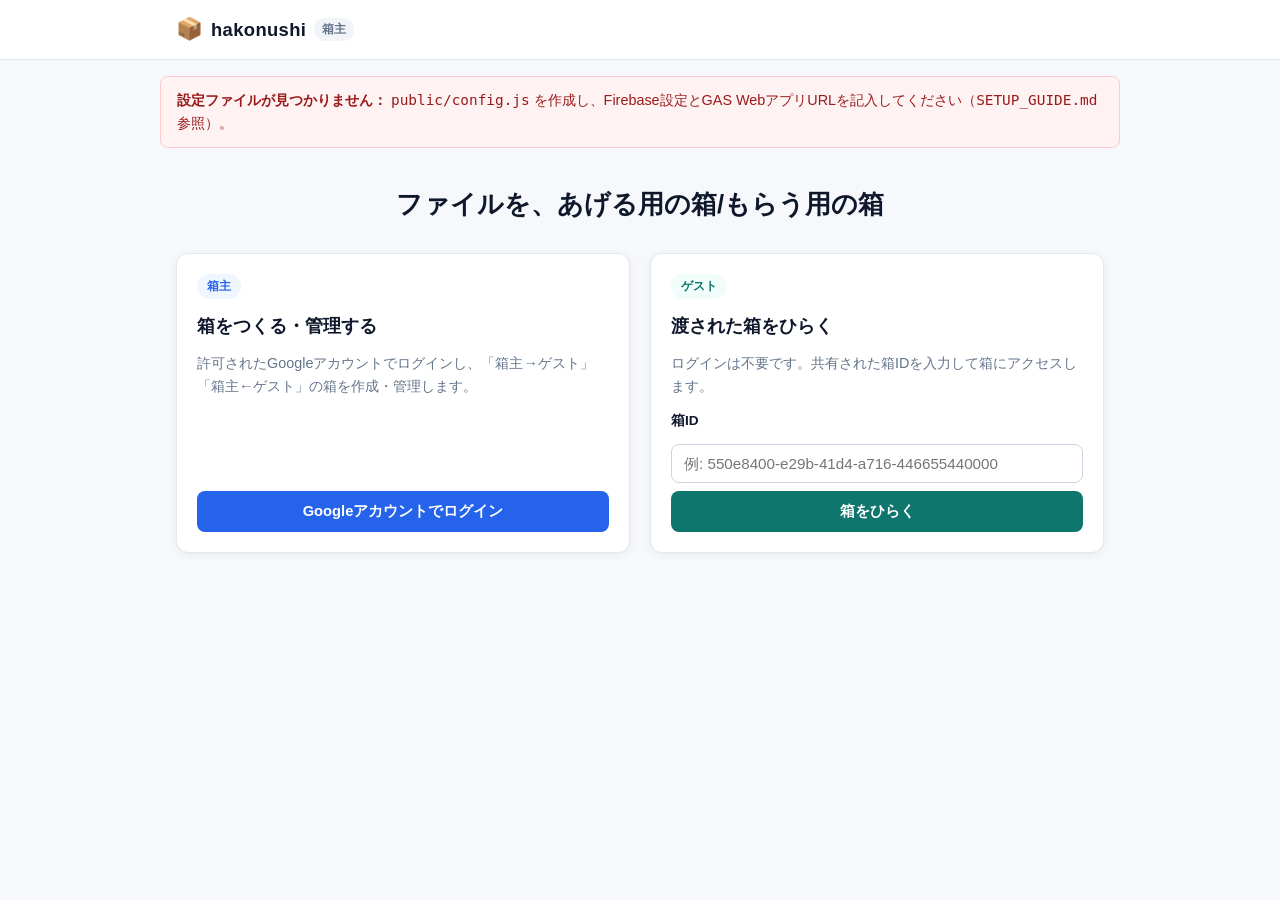
==== commit 81227e2f: "期限切れでDriveから削除しないように仕様変更" ====
--- a/public/index.html
+++ b/public/index.html
@@ -408,18 +408,18 @@
     </div>
   </div>
 
-  <!-- モーダル: 箱の完全削除（念押し確認） -->
+  <!-- モーダル: 箱の削除（念押し確認・Driveゴミ箱へ移動） -->
   <div id="modal-delete-box" class="modal-backdrop hidden" role="dialog" aria-modal="true" aria-labelledby="modal-delete-title">
     <div class="modal">
       <div class="modal-header">
-        <h2 id="modal-delete-title">箱を完全に削除する</h2>
+        <h2 id="modal-delete-title">箱を削除する</h2>
         <button type="button" class="btn-icon" data-close-modal="modal-delete-box" aria-label="閉じる">✕</button>
       </div>
       <div class="modal-body stack-md">
         <div class="danger-box">
-          <strong>この操作は取り消せません。</strong>
+          <strong>箱の一覧から削除されます。</strong>
           <p class="text-sm">
-            Google Drive 上の箱フォルダと中身のファイル、および管理シートの記録が<strong>完全に削除</strong>されます（ゴミ箱にも残りません）。
+            管理シートの記録が削除され、Google Drive 上の箱フォルダと中身のファイルは<strong>ゴミ箱へ移動</strong>されます（同じURLでの再共有はできなくなります）。
           </p>
         </div>
 
@@ -431,12 +431,12 @@
 
         <label class="confirm-check">
           <input type="checkbox" id="checkbox-confirm-delete">
-          <span>中のファイルを含めて復元できないことを理解し、完全に削除します</span>
+          <span>Google Drive のゴミ箱へ移動し、箱を削除することを確認しました</span>
         </label>
 
         <div class="modal-footer">
           <button type="button" class="btn btn-ghost" data-close-modal="modal-delete-box">キャンセル</button>
-          <button type="button" id="btn-confirm-delete-box" class="btn btn-danger" disabled>完全に削除する</button>
+          <button type="button" id="btn-confirm-delete-box" class="btn btn-danger" disabled>箱を削除する</button>
         </div>
       </div>
     </div>
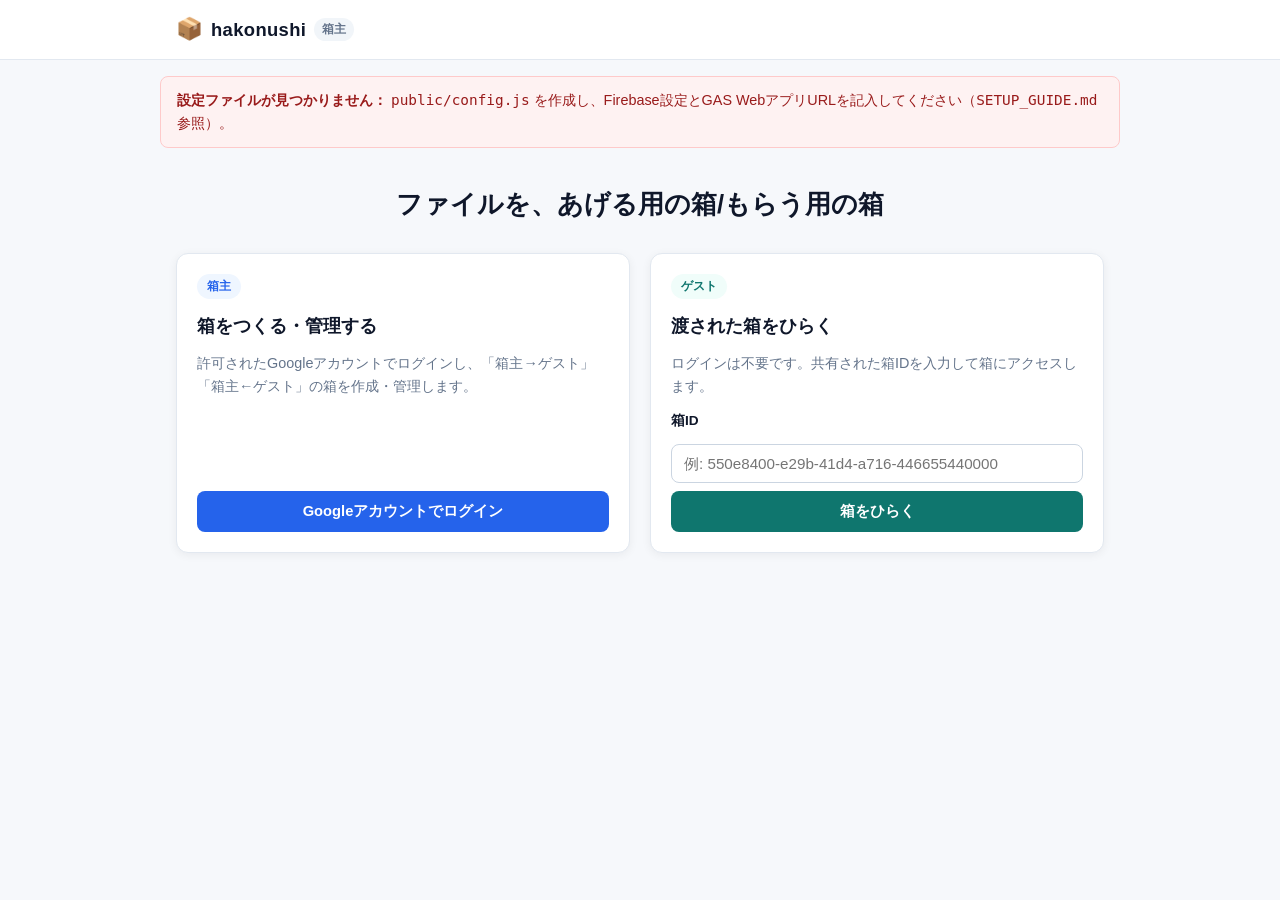
==== commit 3303fee7: "文言修正（GoogleDriveという言葉を削除）" ====
--- a/public/index.html
+++ b/public/index.html
@@ -298,7 +298,7 @@
             <div id="owner-dropzone" class="dropzone" tabindex="0">
               <input type="file" id="input-owner-files" class="file-input-hidden" multiple>
               <p class="dropzone-title">クリックしてファイルを選択、またはここにドロップ</p>
-              <p class="muted text-xs">選択したファイルは Google Drive へ直接アップロードされます</p>
+              <p class="muted text-xs">大容量ファイル（動画など）もそのままアップロードできます</p>
             </div>
             <ul id="owner-selected-files" class="selected-file-list"></ul>
           </div>
@@ -419,7 +419,7 @@
         <div class="danger-box">
           <strong>箱の一覧から削除されます。</strong>
           <p class="text-sm">
-            管理シートの記録が削除され、Google Drive 上の箱フォルダと中身のファイルは<strong>ゴミ箱へ移動</strong>されます（同じURLでの再共有はできなくなります）。
+            この箱と中身のファイルが削除されます（同じURLでの再共有はできなくなります）。
           </p>
         </div>
 
@@ -431,7 +431,7 @@
 
         <label class="confirm-check">
           <input type="checkbox" id="checkbox-confirm-delete">
-          <span>Google Drive のゴミ箱へ移動し、箱を削除することを確認しました</span>
+          <span>中身のファイルを含めて箱を削除することを確認しました</span>
         </label>
 
         <div class="modal-footer">
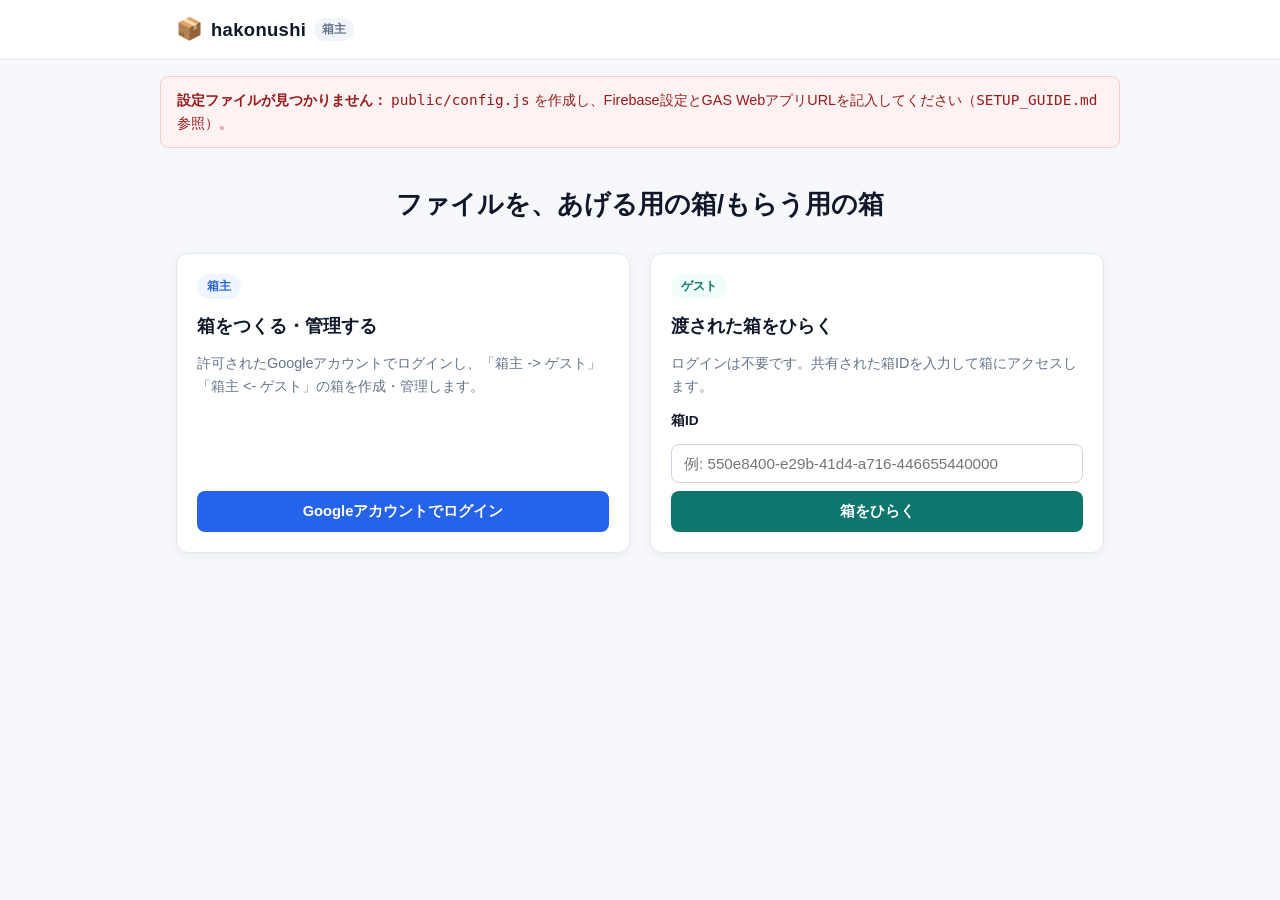
==== commit 13fb1737: "ボタンラベル、レイアウト改善" ====
--- a/public/index.html
+++ b/public/index.html
@@ -43,7 +43,7 @@
             <div class="entry-badge badge-owner">箱主</div>
             <h2>箱をつくる・管理する</h2>
             <p class="muted">
-              許可されたGoogleアカウントでログインし、「箱主→ゲスト」「箱主←ゲスト」の箱を作成・管理します。
+              許可されたGoogleアカウントでログインし、「箱主 -&gt; ゲスト」「箱主 &lt;- ゲスト」の箱を作成・管理します。
             </p>
             <button type="button" id="btn-google-login" class="btn btn-primary btn-block">
               Googleアカウントでログイン
@@ -77,8 +77,8 @@
         <div class="toolbar">
           <h1 class="page-title">あなたの箱一覧</h1>
           <div class="toolbar-actions">
-            <button type="button" id="btn-create-send" class="btn btn-primary">＋ 箱主→ゲスト</button>
-            <button type="button" id="btn-create-receive" class="btn btn-secondary">＋ 箱主←ゲスト</button>
+            <button type="button" id="btn-create-send" class="btn btn-primary">＋ 箱主 -&gt; ゲスト</button>
+            <button type="button" id="btn-create-receive" class="btn btn-secondary">＋ 箱主 &lt;- ゲスト</button>
             <button type="button" id="btn-refresh-boxes" class="btn btn-ghost" title="一覧を更新">↻ 更新</button>
           </div>
         </div>
@@ -86,7 +86,7 @@
         <div id="owner-boxes-empty" class="card empty-state hidden">
           <p class="empty-icon">📦</p>
           <p class="empty-title">まだ箱がありません</p>
-          <p class="muted text-sm">「＋ 箱主→ゲスト」または「＋ 箱主←ゲスト」から最初の箱を作成しましょう。</p>
+          <p class="muted text-sm">「＋ 箱主 -&gt; ゲスト」または「＋ 箱主 &lt;- ゲスト」から最初の箱を作成しましょう。</p>
         </div>
 
         <div id="owner-boxes-list" class="box-list"></div>
--- a/public/styles.css
+++ b/public/styles.css
@@ -390,7 +390,20 @@
 
 .input-group {
   display: flex;
+  align-items: stretch;
   gap: 8px;
+}
+
+.input-group .input {
+  flex: 1;
+  min-width: 0;
+}
+
+.input-group .btn {
+  flex-shrink: 0;
+  white-space: nowrap;
+  padding-left: 16px;
+  padding-right: 16px;
 }
 
 .form-row {
@@ -826,12 +839,29 @@
 
 .qr-container {
   display: flex;
+  flex-direction: column;
   justify-content: center;
   align-items: center;
+  gap: 8px;
   padding: 14px;
   background: #ffffff;
   border: 1px solid var(--border);
   border-radius: var(--radius-sm);
+}
+
+.qr-container.qr-clickable {
+  cursor: pointer;
+  transition: border-color 0.15s ease, box-shadow 0.15s ease;
+}
+
+.qr-container.qr-clickable:hover {
+  border-color: var(--primary);
+  box-shadow: 0 2px 10px rgba(37, 99, 235, 0.12);
+}
+
+.qr-tap-hint {
+  font-size: 0.76rem;
+  color: var(--text-muted);
 }
 
 .qr-container svg {
@@ -1026,6 +1056,7 @@
   }
 
   .toolbar-actions .btn {
-    flex: 1;
+    flex: 1 1 auto;
+    white-space: nowrap;
   }
 }
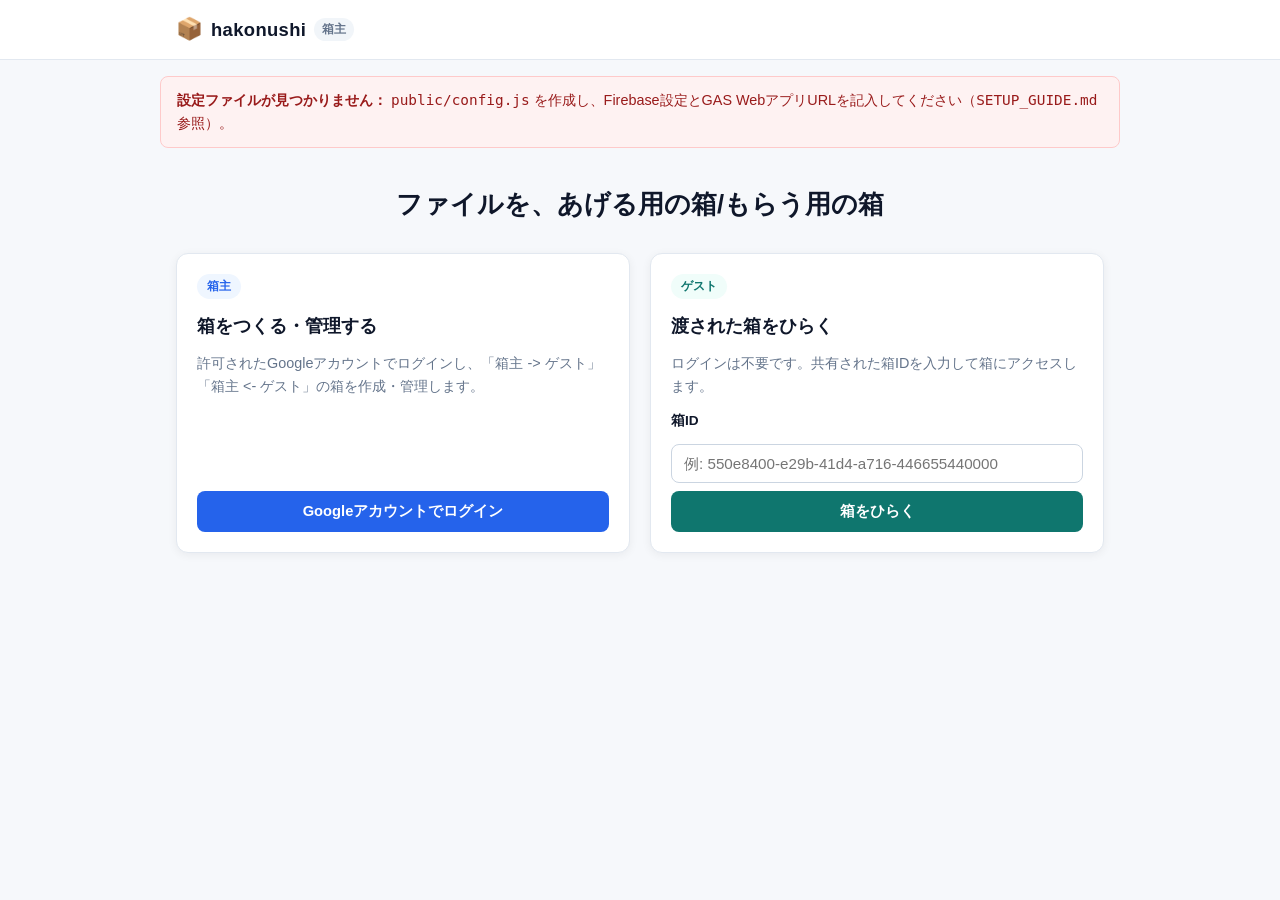
==== commit 7d47edce: "GASログ対応、ドロップエリアみため改善" ====
--- a/public/index.html
+++ b/public/index.html
@@ -75,11 +75,13 @@
       <!-- 2. 箱主ダッシュボード画面 -->
       <section id="view-owner" class="view hidden" aria-label="箱主ダッシュボード">
         <div class="toolbar">
-          <h1 class="page-title">あなたの箱一覧</h1>
+          <div class="toolbar-heading">
+            <h1 class="page-title">あなたの箱一覧</h1>
+            <button type="button" id="btn-refresh-boxes" class="btn btn-ghost btn-sm" title="一覧を更新">↻ 更新</button>
+          </div>
           <div class="toolbar-actions">
             <button type="button" id="btn-create-send" class="btn btn-primary">＋ 箱主 -&gt; ゲスト</button>
             <button type="button" id="btn-create-receive" class="btn btn-secondary">＋ 箱主 &lt;- ゲスト</button>
-            <button type="button" id="btn-refresh-boxes" class="btn btn-ghost" title="一覧を更新">↻ 更新</button>
           </div>
         </div>
 
@@ -184,8 +186,12 @@
                   <label class="field-label" for="input-guest-files">ファイル選択（複数可）</label>
                   <div id="guest-dropzone" class="dropzone" tabindex="0">
                     <input type="file" id="input-guest-files" class="file-input-hidden" multiple>
-                    <p class="dropzone-title">クリックしてファイルを選択、またはここにドロップ</p>
-                    <p class="muted text-xs">大容量ファイル（50MB超）もそのままアップロードできます</p>
+                    <div class="dropzone-bg-icons" aria-hidden="true"></div>
+                    <div class="dropzone-fg">
+                      <div class="dropzone-count-badge hidden"></div>
+                      <p class="dropzone-title">クリックしてファイルを選択、またはここにドロップ</p>
+                      <p class="dropzone-sub muted text-xs">大容量ファイル（50MB超）もそのままアップロードできます</p>
+                    </div>
                   </div>
                   <ul id="guest-selected-files" class="selected-file-list"></ul>
                 </div>
@@ -297,8 +303,12 @@
             <label class="field-label" for="input-owner-files">渡すファイル（複数選択可）</label>
             <div id="owner-dropzone" class="dropzone" tabindex="0">
               <input type="file" id="input-owner-files" class="file-input-hidden" multiple>
-              <p class="dropzone-title">クリックしてファイルを選択、またはここにドロップ</p>
-              <p class="muted text-xs">大容量ファイル（動画など）もそのままアップロードできます</p>
+              <div class="dropzone-bg-icons" aria-hidden="true"></div>
+              <div class="dropzone-fg">
+                <div class="dropzone-count-badge hidden"></div>
+                <p class="dropzone-title">クリックしてファイルを選択、またはここにドロップ</p>
+                <p class="dropzone-sub muted text-xs">大容量ファイル（動画など）もそのままアップロードできます</p>
+              </div>
             </div>
             <ul id="owner-selected-files" class="selected-file-list"></ul>
           </div>
--- a/public/styles.css
+++ b/public/styles.css
@@ -79,6 +79,8 @@
   text-decoration: none;
   color: var(--text);
   font-weight: 700;
+  flex-shrink: 0;
+  white-space: nowrap;
 }
 
 .brand-icon {
@@ -97,18 +99,29 @@
   padding: 2px 8px;
   border-radius: 999px;
   font-weight: 600;
+  white-space: nowrap;
+  flex-shrink: 0;
 }
 
 .header-user {
   display: flex;
   align-items: center;
+  justify-content: flex-end;
   gap: 10px;
+  min-width: 0;
+  flex: 1;
+}
+
+.header-user .btn {
+  white-space: nowrap;
+  flex-shrink: 0;
 }
 
 .user-email {
   font-size: 0.85rem;
   color: var(--text-muted);
   max-width: 220px;
+  min-width: 0;
   overflow: hidden;
   text-overflow: ellipsis;
   white-space: nowrap;
@@ -422,6 +435,14 @@
   margin-bottom: 20px;
 }
 
+.toolbar-heading {
+  display: flex;
+  align-items: center;
+  justify-content: space-between;
+  gap: 12px;
+  flex: 1 1 auto;
+}
+
 .toolbar-actions {
   display: flex;
   flex-wrap: wrap;
@@ -570,13 +591,21 @@
 
 /* Dropzone & Selected Files */
 .dropzone {
+  position: relative;
+  overflow: hidden;
   border: 2px dashed var(--border-strong);
   border-radius: var(--radius-sm);
   padding: 22px 16px;
   text-align: center;
   cursor: pointer;
   background: #fafcff;
-  transition: border-color 0.15s ease, background 0.15s ease;
+  transition: border-color 0.15s ease, background 0.15s ease, border-style 0.15s ease;
+}
+
+.dropzone.has-files {
+  border-color: var(--primary);
+  border-style: solid;
+  background: rgba(37, 99, 235, 0.06);
 }
 
 .dropzone:hover,
@@ -585,10 +614,49 @@
   background: var(--primary-soft);
 }
 
+.dropzone-bg-icons {
+  position: absolute;
+  inset: 0;
+  display: flex;
+  align-items: center;
+  justify-content: flex-start;
+  padding-left: 16px;
+  gap: 4px;
+  pointer-events: none;
+  opacity: 0.30;
+  color: var(--primary);
+}
+
+.dropzone-bg-icons span + span {
+  margin-left: -12px;
+}
+
+.dropzone-fg {
+  position: relative;
+  z-index: 1;
+}
+
+.dropzone-count-badge {
+  display: inline-flex;
+  align-items: center;
+  gap: 5px;
+  padding: 2px 10px;
+  border-radius: 999px;
+  font-size: 0.78rem;
+  font-weight: 700;
+  background: var(--primary);
+  color: #ffffff;
+  margin-bottom: 6px;
+}
+
 .dropzone-title {
   margin: 0 0 4px;
   font-weight: 600;
   font-size: 0.92rem;
+}
+
+.dropzone-sub {
+  margin: 0;
 }
 
 .file-input-hidden {
@@ -1042,13 +1110,40 @@
 
 /* Responsive */
 @media (max-width: 680px) {
+  .header-inner {
+    padding: 10px 12px;
+    gap: 8px;
+  }
+
+  .brand {
+    gap: 6px;
+  }
+
+  .brand-title {
+    font-size: 1.02rem;
+  }
+
+  .brand-sub {
+    font-size: 0.7rem;
+    padding: 2px 6px;
+  }
+
+  .header-user {
+    gap: 6px;
+  }
+
+  .user-email {
+    font-size: 0.78rem;
+    max-width: 96px;
+  }
+
   .entry-grid,
   .form-row {
     grid-template-columns: 1fr;
   }
 
-  .user-email {
-    max-width: 130px;
+  .toolbar-heading {
+    width: 100%;
   }
 
   .toolbar-actions {
